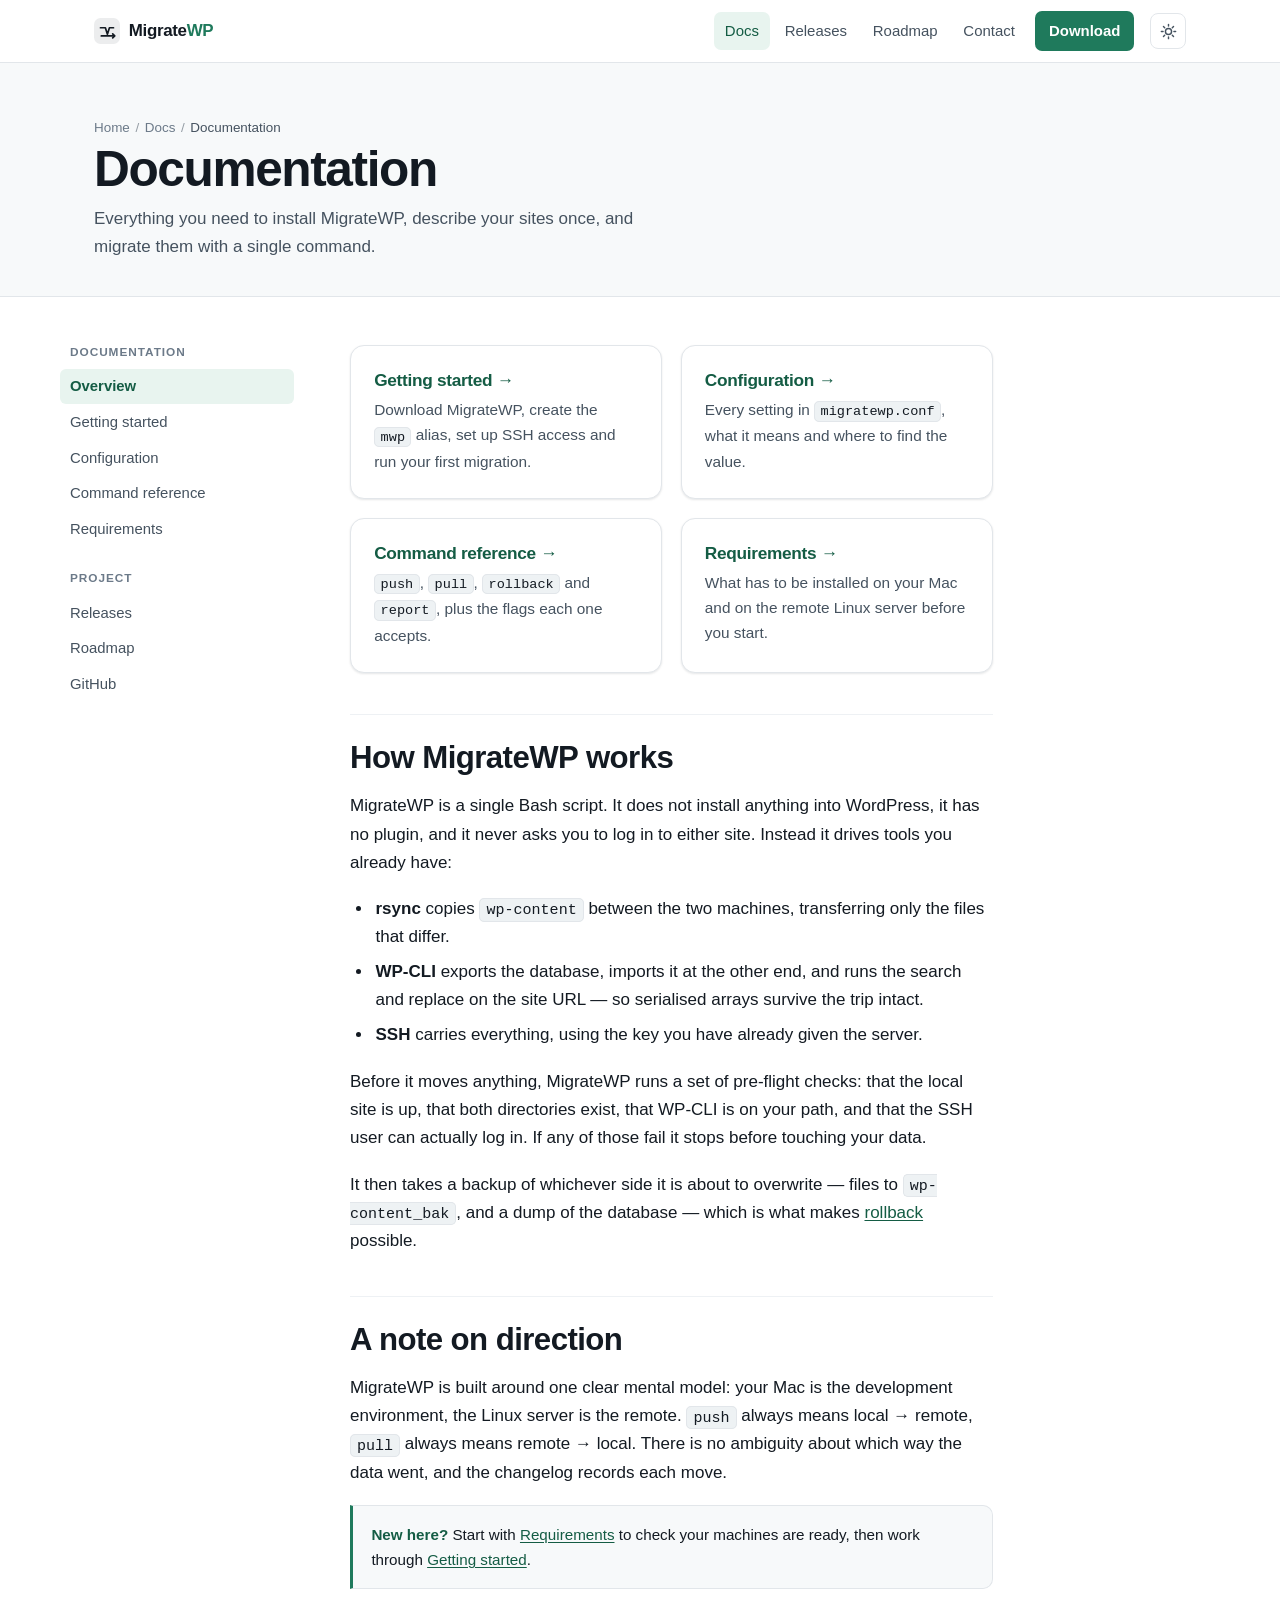
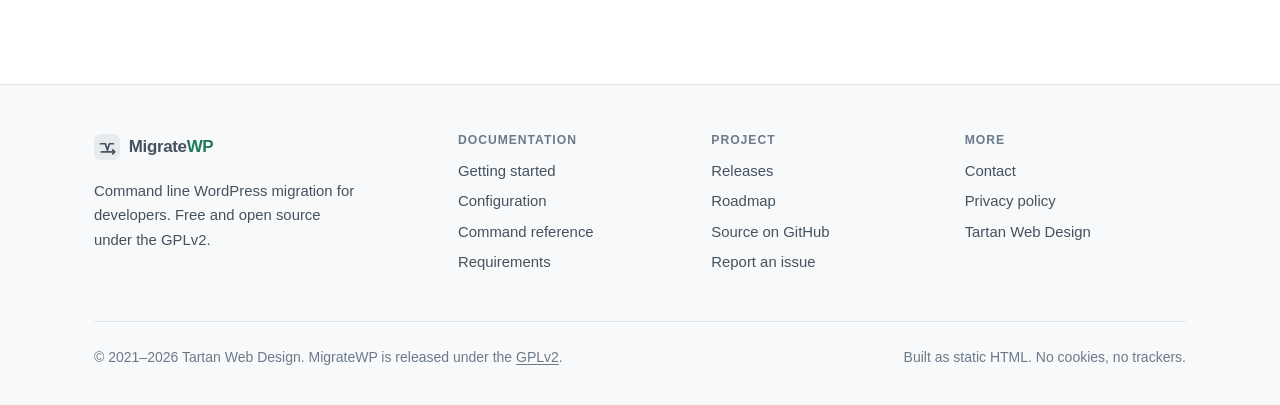
==== docs/index.html @ 5935a2af "Static HTML rebuild of migratewp.org Replaces the WordPress site with plain static HTML that Netlify" ====
<!DOCTYPE html>
<html lang="en-GB">
<head>
<meta charset="utf-8">
<meta name="viewport" content="width=device-width, initial-scale=1">
<title>Documentation — MigrateWP</title>
<meta name="description" content="How to install, configure and use MigrateWP to push, pull and roll back WordPress sites from the command line.">
<link rel="canonical" href="https://migratewp.org/docs/">
<meta property="og:type" content="website">
<meta property="og:site_name" content="MigrateWP">
<meta property="og:title" content="Documentation — MigrateWP">
<meta property="og:description" content="How to install, configure and use MigrateWP to push, pull and roll back WordPress sites from the command line.">
<meta property="og:url" content="https://migratewp.org/docs/">
<meta name="twitter:card" content="summary">
<link rel="icon" href="/assets/img/favicon.svg" type="image/svg+xml">
<link rel="stylesheet" href="/assets/css/style.css">
<script>
/* Apply the saved theme before first paint to avoid a flash. */
(function(){try{var t=localStorage.getItem('mwp-theme');if(t==='dark'||t==='light'){document.documentElement.setAttribute('data-theme',t);}}catch(e){}})();
</script>
</head>
<body>
<a class="skip-link" href="#main">Skip to content</a>

<header class="site-header">
  <div class="wrap">
    <a class="brand" href="/">
      <svg width="26" height="26" viewBox="0 0 32 32" fill="none" aria-hidden="true">
        <rect width="32" height="32" rx="8" fill="currentColor" opacity=".08"/>
        <path d="M8 12h6l2.5 8L19 12h5" stroke="currentColor" stroke-width="2.1" stroke-linecap="round" stroke-linejoin="round"/>
        <path d="M23 19.5l2.5 2.5-2.5 2.5" stroke="currentColor" stroke-width="2.1" stroke-linecap="round" stroke-linejoin="round"/>
        <path d="M25 22H9" stroke="currentColor" stroke-width="2.1" stroke-linecap="round"/>
      </svg>
      <span>Migrate<span class="brand-mwp">WP</span></span>
    </a>

    <button id="nav-toggle" class="icon-btn" type="button" aria-expanded="false" aria-controls="primary-nav" aria-label="Toggle navigation">
      <svg viewBox="0 0 20 20" fill="none" aria-hidden="true"><path d="M3 5h14M3 10h14M3 15h14" stroke="currentColor" stroke-width="1.8" stroke-linecap="round"/></svg>
    </button>

    <nav id="primary-nav" class="nav" aria-label="Primary">
      <a href="/docs/" aria-current="page">Docs</a>
      <a href="/releases/">Releases</a>
      <a href="/roadmap/">Roadmap</a>
      <a href="/contact/">Contact</a>
      <a class="nav-cta" href="https://github.com/Tartan-Web-Design/migrateWP/releases" rel="noopener">Download</a>
    </nav>

    <button id="theme-toggle" class="icon-btn" type="button" aria-label="Switch to dark theme">
      <svg class="icon-sun" viewBox="0 0 20 20" fill="none" aria-hidden="true"><circle cx="10" cy="10" r="3.6" stroke="currentColor" stroke-width="1.7"/><path d="M10 1.6v2M10 16.4v2M18.4 10h-2M3.6 10h-2M15.9 4.1l-1.4 1.4M5.5 14.5l-1.4 1.4M15.9 15.9l-1.4-1.4M5.5 5.5L4.1 4.1" stroke="currentColor" stroke-width="1.7" stroke-linecap="round"/></svg>
      <svg class="icon-moon" viewBox="0 0 20 20" fill="none" aria-hidden="true"><path d="M16.5 12.4A7 7 0 017.6 3.5a7 7 0 108.9 8.9z" stroke="currentColor" stroke-width="1.7" stroke-linejoin="round"/></svg>
    </button>
  </div>
</header>

<main id="main">
<div class="page-head">
  <div class="wrap">
    <p class="breadcrumb"><a href="/">Home</a><span>/</span><a href="/docs/">Docs</a><span>/</span>Documentation</p>
    <h1>Documentation</h1>
    <p>Everything you need to install MigrateWP, describe your sites once, and migrate them with a single command.</p>
  </div>
</div>

<div class="wrap docs-layout">
  <nav class="docs-nav" aria-label="Documentation">
    <h2>Documentation</h2>
    <ul>
      <li><a href="/docs/" aria-current="page">Overview</a></li>
      <li><a href="/docs/getting-started/">Getting started</a></li>
      <li><a href="/docs/configuration/">Configuration</a></li>
      <li><a href="/docs/commands/">Command reference</a></li>
      <li><a href="/docs/requirements/">Requirements</a></li>
    </ul>
    <h2>Project</h2>
    <ul>
      <li><a href="/releases/">Releases</a></li>
      <li><a href="/roadmap/">Roadmap</a></li>
      <li><a href="https://github.com/Tartan-Web-Design/migrateWP" rel="noopener">GitHub</a></li>
    </ul>
  </nav>

  <article class="prose">
<div class="grid grid-2" style="margin-bottom:2rem">
  <a class="card" href="/docs/getting-started/">
    <h3>Getting started &rarr;</h3>
    <p>Download MigrateWP, create the <code>mwp</code> alias, set up SSH access and run your first migration.</p>
  </a>
  <a class="card" href="/docs/configuration/">
    <h3>Configuration &rarr;</h3>
    <p>Every setting in <code>migratewp.conf</code>, what it means and where to find the value.</p>
  </a>
  <a class="card" href="/docs/commands/">
    <h3>Command reference &rarr;</h3>
    <p><code>push</code>, <code>pull</code>, <code>rollback</code> and <code>report</code>, plus the flags each one accepts.</p>
  </a>
  <a class="card" href="/docs/requirements/">
    <h3>Requirements &rarr;</h3>
    <p>What has to be installed on your Mac and on the remote Linux server before you start.</p>
  </a>
</div>

<h2>How MigrateWP works</h2>

<p>MigrateWP is a single Bash script. It does not install anything into WordPress, it has no plugin, and it never asks you to log in to either site. Instead it drives tools you already have:</p>

<ul>
  <li><strong>rsync</strong> copies <code>wp-content</code> between the two machines, transferring only the files that differ.</li>
  <li><strong>WP-CLI</strong> exports the database, imports it at the other end, and runs the search and replace on the site URL &mdash; so serialised arrays survive the trip intact.</li>
  <li><strong>SSH</strong> carries everything, using the key you have already given the server.</li>
</ul>

<p>Before it moves anything, MigrateWP runs a set of pre-flight checks: that the local site is up, that both directories exist, that WP-CLI is on your path, and that the SSH user can actually log in. If any of those fail it stops before touching your data.</p>

<p>It then takes a backup of whichever side it is about to overwrite &mdash; files to <code>wp-content_bak</code>, and a dump of the database &mdash; which is what makes <a href="/docs/commands/#rollback">rollback</a> possible.</p>

<h2>A note on direction</h2>

<p>MigrateWP is built around one clear mental model: your Mac is the development environment, the Linux server is the remote. <code>push</code> always means local &rarr; remote, <code>pull</code> always means remote &rarr; local. There is no ambiguity about which way the data went, and the changelog records each move.</p>

<div class="note">
  <p><strong>New here?</strong> Start with <a href="/docs/requirements/">Requirements</a> to check your machines are ready, then work through <a href="/docs/getting-started/">Getting started</a>.</p>
</div>
  </article>
</div>
</main>

<footer class="site-footer">
  <div class="wrap">
    <div class="footer-grid">
      <div>
        <a class="brand" href="/">
          <svg width="26" height="26" viewBox="0 0 32 32" fill="none" aria-hidden="true">
            <rect width="32" height="32" rx="8" fill="currentColor" opacity=".08"/>
            <path d="M8 12h6l2.5 8L19 12h5" stroke="currentColor" stroke-width="2.1" stroke-linecap="round" stroke-linejoin="round"/>
            <path d="M23 19.5l2.5 2.5-2.5 2.5" stroke="currentColor" stroke-width="2.1" stroke-linecap="round" stroke-linejoin="round"/>
            <path d="M25 22H9" stroke="currentColor" stroke-width="2.1" stroke-linecap="round"/>
          </svg>
          <span>Migrate<span class="brand-mwp">WP</span></span>
        </a>
        <p class="footer-blurb">Command line WordPress migration for developers. Free and open source under the GPLv2.</p>
      </div>
      <div>
        <h2>Documentation</h2>
        <ul>
          <li><a href="/docs/getting-started/">Getting started</a></li>
          <li><a href="/docs/configuration/">Configuration</a></li>
          <li><a href="/docs/commands/">Command reference</a></li>
          <li><a href="/docs/requirements/">Requirements</a></li>
        </ul>
      </div>
      <div>
        <h2>Project</h2>
        <ul>
          <li><a href="/releases/">Releases</a></li>
          <li><a href="/roadmap/">Roadmap</a></li>
          <li><a href="https://github.com/Tartan-Web-Design/migrateWP" rel="noopener">Source on GitHub</a></li>
          <li><a href="https://github.com/Tartan-Web-Design/migrateWP/issues" rel="noopener">Report an issue</a></li>
        </ul>
      </div>
      <div>
        <h2>More</h2>
        <ul>
          <li><a href="/contact/">Contact</a></li>
          <li><a href="/privacy-policy/">Privacy policy</a></li>
          <li><a href="https://tartanwebdesign.net" rel="noopener">Tartan Web Design</a></li>
        </ul>
      </div>
    </div>
    <div class="footer-base">
      <p style="margin:0">&copy; 2021&ndash;2026 Tartan Web Design. MigrateWP is released under the <a href="https://github.com/Tartan-Web-Design/migrateWP/blob/master/LICENSE" rel="noopener">GPLv2</a>.</p>
      <p style="margin:0">Built as static HTML. No cookies, no trackers.</p>
    </div>
  </div>
</footer>

<script src="/assets/js/main.js" defer></script>
</body>
</html>
---- assets/css/style.css ----
/* ------------------------------------------------------------------
   MigrateWP — static site styles
   Single stylesheet, no build step.
   ------------------------------------------------------------------ */

/* 1. Tokens ------------------------------------------------------- */

:root {
  color-scheme: light;

  --ink:        #131a22;
  --ink-soft:   #45525f;
  --ink-faint:  #6c7a89;
  --rule:       #e2e6ea;
  --rule-soft:  #eef1f4;
  --page:       #ffffff;
  --panel:      #f7f9fa;
  --panel-2:    #eef2f4;

  --accent:      #1f7a5c;
  --accent-deep: #145c44;
  --accent-wash: #e8f4ef;
  --warm:        #b4632c;

  --term-bg:    #0d1117;
  --term-fg:    #e6edf3;
  --term-dim:   #8b98a5;
  --term-green: #56d39a;
  --term-amber: #e3b341;

  --shadow-sm: 0 1px 2px rgba(19, 26, 34, .06), 0 1px 3px rgba(19, 26, 34, .05);
  --shadow-md: 0 4px 12px rgba(19, 26, 34, .07), 0 12px 32px rgba(19, 26, 34, .06);

  --radius:    10px;
  --radius-lg: 14px;

  --measure: 68ch;
  --wrap:    1140px;

  --sans: -apple-system, BlinkMacSystemFont, "Segoe UI", Inter, Roboto,
          "Helvetica Neue", Arial, sans-serif;
  --mono: ui-monospace, SFMono-Regular, "SF Mono", Menlo, Consolas,
          "Liberation Mono", monospace;
}

@media (prefers-color-scheme: dark) {
  :root:not([data-theme="light"]) {
    color-scheme: dark;
    --ink:       #e8edf2;
    --ink-soft:  #b0bcc8;
    --ink-faint: #8593a1;
    --rule:      #262e38;
    --rule-soft: #1c232b;
    --page:      #0f141a;
    --panel:     #161d25;
    --panel-2:   #1d262f;
    --accent:      #4ecb9a;
    --accent-deep: #7fdcb6;
    --accent-wash: #14302a;
    --warm:        #e0925c;
    --term-bg:   #080c11;
    --shadow-sm: 0 1px 2px rgba(0, 0, 0, .4);
    --shadow-md: 0 4px 12px rgba(0, 0, 0, .35), 0 12px 32px rgba(0, 0, 0, .3);
  }
}

:root[data-theme="dark"] {
  color-scheme: dark;
  --ink:       #e8edf2;
  --ink-soft:  #b0bcc8;
  --ink-faint: #8593a1;
  --rule:      #262e38;
  --rule-soft: #1c232b;
  --page:      #0f141a;
  --panel:     #161d25;
  --panel-2:   #1d262f;
  --accent:      #4ecb9a;
  --accent-deep: #7fdcb6;
  --accent-wash: #14302a;
  --warm:        #e0925c;
  --term-bg:   #080c11;
  --shadow-sm: 0 1px 2px rgba(0, 0, 0, .4);
  --shadow-md: 0 4px 12px rgba(0, 0, 0, .35), 0 12px 32px rgba(0, 0, 0, .3);
}

/* 2. Base --------------------------------------------------------- */

*, *::before, *::after { box-sizing: border-box; }

html { -webkit-text-size-adjust: 100%; scroll-behavior: smooth; }
@media (prefers-reduced-motion: reduce) {
  html { scroll-behavior: auto; }
  *, *::before, *::after { animation-duration: .01ms !important; transition-duration: .01ms !important; }
}

body {
  margin: 0;
  background: var(--page);
  color: var(--ink);
  font-family: var(--sans);
  font-size: 17px;
  line-height: 1.65;
  -webkit-font-smoothing: antialiased;
  text-rendering: optimizeLegibility;
}

img, svg, video { max-width: 100%; height: auto; }

a { color: var(--accent-deep); text-underline-offset: 2px; }
a:hover { color: var(--accent); }

:focus-visible {
  outline: 2px solid var(--accent);
  outline-offset: 2px;
  border-radius: 3px;
}

h1, h2, h3, h4 {
  line-height: 1.2;
  letter-spacing: -.018em;
  font-weight: 650;
  margin: 0 0 .5em;
  color: var(--ink);
}
h1 { font-size: clamp(2rem, 1.4rem + 2.6vw, 3.1rem); letter-spacing: -.028em; }
h2 { font-size: clamp(1.45rem, 1.2rem + 1.1vw, 1.95rem); }
h3 { font-size: 1.2rem; }
h4 { font-size: 1.02rem; }

p, ul, ol { margin: 0 0 1.1em; }
ul, ol { padding-left: 1.35em; }
li { margin-bottom: .4em; }

hr { border: 0; border-top: 1px solid var(--rule); margin: 2.5rem 0; }

code, kbd, samp {
  font-family: var(--mono);
  font-size: .885em;
}

:not(pre) > code {
  background: var(--panel-2);
  border: 1px solid var(--rule);
  border-radius: 5px;
  padding: .12em .4em;
  color: var(--ink);
  word-break: break-word;
}

kbd {
  background: var(--panel);
  border: 1px solid var(--rule);
  border-bottom-width: 2px;
  border-radius: 5px;
  padding: .1em .45em;
}

.wrap { width: 100%; max-width: var(--wrap); margin-inline: auto; padding-inline: 24px; }
.measure { max-width: var(--measure); }

.skip-link {
  position: absolute;
  left: -9999px;
  top: 0;
  background: var(--accent);
  color: #fff;
  padding: .6rem 1rem;
  z-index: 100;
  border-radius: 0 0 var(--radius) 0;
}
.skip-link:focus { left: 0; }

.visually-hidden {
  position: absolute; width: 1px; height: 1px;
  padding: 0; margin: -1px; overflow: hidden;
  clip: rect(0 0 0 0); white-space: nowrap; border: 0;
}

/* 3. Header ------------------------------------------------------- */

.site-header {
  position: sticky;
  top: 0;
  z-index: 40;
  background: color-mix(in srgb, var(--page) 88%, transparent);
  backdrop-filter: saturate(150%) blur(10px);
  border-bottom: 1px solid var(--rule);
}

.site-header .wrap {
  display: flex;
  align-items: center;
  gap: 1rem;
  min-height: 62px;
}

.brand {
  display: inline-flex;
  align-items: center;
  gap: .55rem;
  font-weight: 700;
  font-size: 1.06rem;
  letter-spacing: -.02em;
  color: var(--ink);
  text-decoration: none;
  margin-right: auto;
}
.brand:hover { color: var(--ink); }
.brand svg { flex: none; }
.brand .brand-mwp { color: var(--accent); }

.nav {
  display: flex;
  align-items: center;
  gap: .25rem;
}

.nav a {
  display: inline-block;
  padding: .42rem .68rem;
  border-radius: 7px;
  font-size: .935rem;
  font-weight: 520;
  color: var(--ink-soft);
  text-decoration: none;
}
.nav a:hover { background: var(--panel); color: var(--ink); }
.nav a[aria-current="page"] { color: var(--accent-deep); background: var(--accent-wash); }

.nav .nav-cta {
  margin-left: .35rem;
  background: var(--accent);
  color: #fff;
  font-weight: 600;
  padding: .45rem .85rem;
}
.nav .nav-cta:hover { background: var(--accent-deep); color: #fff; }

.icon-btn {
  display: inline-grid;
  place-items: center;
  width: 36px; height: 36px;
  border: 1px solid var(--rule);
  border-radius: 8px;
  background: var(--page);
  color: var(--ink-soft);
  cursor: pointer;
  padding: 0;
}
.icon-btn:hover { background: var(--panel); color: var(--ink); }
.icon-btn svg { width: 17px; height: 17px; }

#theme-toggle .icon-moon { display: none; }
:root[data-theme="dark"] #theme-toggle .icon-moon,
:root[data-theme="dark"] #theme-toggle .icon-sun { display: initial; }
:root[data-theme="dark"] #theme-toggle .icon-sun { display: none; }
@media (prefers-color-scheme: dark) {
  :root:not([data-theme="light"]) #theme-toggle .icon-sun { display: none; }
  :root:not([data-theme="light"]) #theme-toggle .icon-moon { display: initial; }
}

#nav-toggle { display: none; }

@media (max-width: 860px) {
  #nav-toggle { display: inline-grid; }
  .nav {
    position: absolute;
    inset: 62px 0 auto;
    flex-direction: column;
    align-items: stretch;
    gap: 2px;
    background: var(--page);
    border-bottom: 1px solid var(--rule);
    padding: .6rem 24px 1rem;
    box-shadow: var(--shadow-md);
  }
  .nav[hidden] { display: none; }
  .nav a { padding: .6rem .7rem; font-size: 1rem; }
  .nav .nav-cta { margin-left: 0; text-align: center; margin-top: .4rem; }
}

/* 4. Hero --------------------------------------------------------- */

.hero {
  padding: clamp(3rem, 7vw, 5.5rem) 0 clamp(2.5rem, 5vw, 4rem);
  border-bottom: 1px solid var(--rule);
  background:
    radial-gradient(60rem 26rem at 15% -10%, var(--accent-wash), transparent 65%),
    var(--page);
}

.hero-grid {
  display: grid;
  grid-template-columns: minmax(0, 1fr) minmax(0, 1.05fr);
  gap: clamp(2rem, 5vw, 3.5rem);
  align-items: center;
}

@media (max-width: 940px) {
  .hero-grid { grid-template-columns: minmax(0, 1fr); }
}

.eyebrow {
  display: inline-flex;
  align-items: center;
  gap: .5rem;
  font-size: .78rem;
  font-weight: 650;
  letter-spacing: .07em;
  text-transform: uppercase;
  color: var(--accent-deep);
  background: var(--accent-wash);
  border: 1px solid color-mix(in srgb, var(--accent) 22%, transparent);
  padding: .3rem .7rem;
  border-radius: 100px;
  margin-bottom: 1.1rem;
}

.hero h1 { margin-bottom: .55rem; }
.hero .lede {
  font-size: clamp(1.06rem, 1rem + .4vw, 1.24rem);
  color: var(--ink-soft);
  max-width: 40ch;
  margin-bottom: 1.6rem;
}

.hero-actions {
  display: flex;
  flex-wrap: wrap;
  gap: .7rem;
  align-items: center;
}

.hero-note {
  margin: 1.1rem 0 0;
  font-size: .875rem;
  color: var(--ink-faint);
}

/* 5. Buttons ------------------------------------------------------ */

.btn {
  display: inline-flex;
  align-items: center;
  gap: .5rem;
  font: inherit;
  font-size: .96rem;
  font-weight: 600;
  padding: .68rem 1.15rem;
  border-radius: 9px;
  border: 1px solid transparent;
  text-decoration: none;
  cursor: pointer;
  transition: background-color .15s ease, border-color .15s ease, transform .1s ease;
}
.btn:active { transform: translateY(1px); }
.btn svg { width: 16px; height: 16px; flex: none; }

.btn-primary { background: var(--accent); color: #fff; }
.btn-primary:hover { background: var(--accent-deep); color: #fff; }

.btn-ghost {
  background: var(--page);
  border-color: var(--rule);
  color: var(--ink);
}
.btn-ghost:hover { background: var(--panel); color: var(--ink); border-color: var(--ink-faint); }

/* 6. Terminal ----------------------------------------------------- */

.terminal {
  background: var(--term-bg);
  border-radius: var(--radius-lg);
  box-shadow: var(--shadow-md);
  overflow: hidden;
  border: 1px solid rgba(255, 255, 255, .07);
}

.terminal-bar {
  display: flex;
  align-items: center;
  gap: .45rem;
  padding: .62rem .85rem;
  background: rgba(255, 255, 255, .05);
  border-bottom: 1px solid rgba(255, 255, 255, .07);
}
.terminal-bar i {
  width: 11px; height: 11px;
  border-radius: 50%;
  background: #3d4650;
  display: block;
}
.terminal-bar i:nth-child(1) { background: #ff5f57; }
.terminal-bar i:nth-child(2) { background: #febc2e; }
.terminal-bar i:nth-child(3) { background: #28c840; }
.terminal-bar span {
  margin-left: auto;
  font-family: var(--mono);
  font-size: .74rem;
  color: var(--term-dim);
}

.terminal pre {
  margin: 0;
  padding: 1.15rem 1.25rem 1.35rem;
  overflow-x: auto;
  font-family: var(--mono);
  font-size: .845rem;
  line-height: 1.75;
  color: var(--term-fg);
  tab-size: 2;
}

.terminal .p { color: var(--term-green); user-select: none; }
.terminal .c { color: var(--term-dim); }
.terminal .k { color: var(--term-amber); }
.terminal .ok { color: var(--term-green); }

/* 7. Code blocks (docs) ------------------------------------------- */

.code {
  position: relative;
  margin: 0 0 1.4rem;
  background: var(--term-bg);
  border-radius: var(--radius);
  border: 1px solid rgba(255, 255, 255, .07);
  overflow: hidden;
}

.code pre {
  margin: 0;
  padding: 1rem 1.1rem;
  overflow-x: auto;
  font-family: var(--mono);
  font-size: .845rem;
  line-height: 1.7;
  color: var(--term-fg);
}
.code .p { color: var(--term-green); user-select: none; }
.code .c { color: var(--term-dim); }

.copy-btn {
  position: absolute;
  top: 8px; right: 8px;
  font: inherit;
  font-size: .74rem;
  font-weight: 600;
  font-family: var(--mono);
  color: var(--term-dim);
  background: rgba(255, 255, 255, .07);
  border: 1px solid rgba(255, 255, 255, .1);
  border-radius: 6px;
  padding: .22rem .5rem;
  cursor: pointer;
  opacity: 0;
  transition: opacity .15s ease;
}
.code:hover .copy-btn, .copy-btn:focus-visible { opacity: 1; }
.copy-btn:hover { color: var(--term-fg); background: rgba(255, 255, 255, .12); }
.copy-btn[data-copied="true"] { color: var(--term-green); }

@media (hover: none) {
  .copy-btn { opacity: 1; }
}

/* 8. Sections & cards --------------------------------------------- */

.section { padding: clamp(3rem, 6vw, 4.75rem) 0; }
.section + .section { border-top: 1px solid var(--rule-soft); }
.section-panel { background: var(--panel); border-top: 1px solid var(--rule); border-bottom: 1px solid var(--rule); }

.section-head { max-width: 58ch; margin-bottom: 2.4rem; }
.section-head p { color: var(--ink-soft); margin-bottom: 0; }

.grid { display: grid; gap: 1.15rem; }
.grid-2 { grid-template-columns: repeat(auto-fit, minmax(280px, 1fr)); }
.grid-3 { grid-template-columns: repeat(auto-fit, minmax(255px, 1fr)); }
.grid-4 { grid-template-columns: repeat(auto-fit, minmax(215px, 1fr)); }

.card {
  background: var(--page);
  border: 1px solid var(--rule);
  border-radius: var(--radius-lg);
  padding: 1.5rem 1.45rem;
  box-shadow: var(--shadow-sm);
}
.card h3 { margin-bottom: .4rem; font-size: 1.08rem; }
.card p:last-child { margin-bottom: 0; }
.card p { color: var(--ink-soft); font-size: .96rem; }

a.card { display: block; text-decoration: none; color: inherit; transition: border-color .15s ease, transform .15s ease, box-shadow .15s ease; }
a.card:hover { border-color: var(--accent); transform: translateY(-2px); box-shadow: var(--shadow-md); color: inherit; }
a.card h3 { color: var(--accent-deep); }

.card-icon {
  display: grid;
  place-items: center;
  width: 38px; height: 38px;
  border-radius: 9px;
  background: var(--accent-wash);
  color: var(--accent-deep);
  margin-bottom: .95rem;
}
.card-icon svg { width: 19px; height: 19px; }

.cmd-card code {
  display: inline-block;
  font-size: .95rem;
  margin-bottom: .5rem;
  background: var(--term-bg);
  color: var(--term-fg);
  border: 0;
  padding: .3rem .6rem;
  border-radius: 6px;
}

/* Stat strip */
.stats {
  display: grid;
  grid-template-columns: repeat(auto-fit, minmax(160px, 1fr));
  gap: 1px;
  background: var(--rule);
  border: 1px solid var(--rule);
  border-radius: var(--radius-lg);
  overflow: hidden;
}
.stat { background: var(--page); padding: 1.4rem 1.3rem; }
.stat b {
  display: block;
  font-size: 1.85rem;
  line-height: 1.1;
  letter-spacing: -.03em;
  color: var(--accent-deep);
  font-weight: 700;
  margin-bottom: .15rem;
}
.stat span { font-size: .9rem; color: var(--ink-soft); }

/* Callouts */
.note {
  border: 1px solid var(--rule);
  border-left: 3px solid var(--accent);
  background: var(--panel);
  border-radius: 0 var(--radius) var(--radius) 0;
  padding: 1rem 1.15rem;
  margin: 0 0 1.4rem;
  font-size: .95rem;
}
.note :last-child { margin-bottom: 0; }
.note strong:first-child { color: var(--accent-deep); }
.note.warn { border-left-color: var(--warm); }
.note.warn strong:first-child { color: var(--warm); }

/* 9. Docs layout --------------------------------------------------- */

.page-head {
  padding: clamp(2.4rem, 5vw, 3.4rem) 0 clamp(1.6rem, 3vw, 2.2rem);
  border-bottom: 1px solid var(--rule);
  background: var(--panel);
}
.page-head h1 { margin-bottom: .35rem; }
.page-head p { color: var(--ink-soft); margin-bottom: 0; max-width: 62ch; }

.breadcrumb {
  font-size: .84rem;
  color: var(--ink-faint);
  margin-bottom: .8rem;
}
.breadcrumb a { color: var(--ink-faint); text-decoration: none; }
.breadcrumb a:hover { color: var(--accent-deep); text-decoration: underline; }
.breadcrumb span { padding: 0 .35rem; opacity: .55; }

.docs-layout {
  display: grid;
  grid-template-columns: 224px minmax(0, 1fr);
  gap: clamp(2rem, 5vw, 3.5rem);
  padding: clamp(2rem, 4vw, 3rem) 0 4.5rem;
  align-items: start;
}

@media (max-width: 880px) {
  .docs-layout { grid-template-columns: minmax(0, 1fr); gap: 1.75rem; }
}

.docs-nav {
  position: sticky;
  top: 82px;
  font-size: .93rem;
}
@media (max-width: 880px) {
  .docs-nav {
    position: static;
    background: var(--panel);
    border: 1px solid var(--rule);
    border-radius: var(--radius);
    padding: 1rem 1.1rem;
  }
}
.docs-nav h2 {
  font-size: .74rem;
  text-transform: uppercase;
  letter-spacing: .08em;
  color: var(--ink-faint);
  margin-bottom: .6rem;
}
.docs-nav ul { list-style: none; padding: 0; margin: 0 0 1.5rem; }
.docs-nav li { margin: 0; }
.docs-nav a {
  display: block;
  padding: .35rem .6rem;
  margin-left: -.6rem;
  border-radius: 6px;
  color: var(--ink-soft);
  text-decoration: none;
}
.docs-nav a:hover { background: var(--panel-2); color: var(--ink); }
.docs-nav a[aria-current="page"] {
  color: var(--accent-deep);
  background: var(--accent-wash);
  font-weight: 600;
}

.prose { max-width: var(--measure); }
.prose > h2 {
  margin-top: 2.6rem;
  padding-top: 1.5rem;
  border-top: 1px solid var(--rule-soft);
}
.prose > h2:first-child { margin-top: 0; padding-top: 0; border-top: 0; }
.prose > h3 { margin-top: 2rem; }
.prose ol li, .prose ul li { padding-left: .15em; }

.prose table {
  width: 100%;
  border-collapse: collapse;
  font-size: .93rem;
  margin: 0 0 1.5rem;
}
.table-scroll { overflow-x: auto; margin-bottom: 1.5rem; }
.table-scroll table { margin-bottom: 0; }
.prose th, .prose td {
  text-align: left;
  padding: .6rem .7rem;
  border-bottom: 1px solid var(--rule);
  vertical-align: top;
}
.prose th {
  font-size: .78rem;
  text-transform: uppercase;
  letter-spacing: .05em;
  color: var(--ink-faint);
  border-bottom-color: var(--ink-faint);
}
.prose td code { white-space: nowrap; }

.next-prev {
  display: flex;
  flex-wrap: wrap;
  gap: 1rem;
  justify-content: space-between;
  margin-top: 3rem;
  padding-top: 1.5rem;
  border-top: 1px solid var(--rule);
  font-size: .95rem;
}

/* 10. Releases ----------------------------------------------------- */

.release {
  border: 1px solid var(--rule);
  border-radius: var(--radius-lg);
  padding: 1.6rem 1.6rem 1.35rem;
  margin-bottom: 1.25rem;
  background: var(--page);
  box-shadow: var(--shadow-sm);
}
.release-head {
  display: flex;
  flex-wrap: wrap;
  align-items: baseline;
  gap: .75rem;
  margin-bottom: .9rem;
}
.release-head h2 { margin: 0; font-size: 1.3rem; }
.tag {
  font-family: var(--mono);
  font-size: .76rem;
  font-weight: 600;
  padding: .2rem .55rem;
  border-radius: 100px;
  background: var(--accent-wash);
  color: var(--accent-deep);
  border: 1px solid color-mix(in srgb, var(--accent) 25%, transparent);
}
.tag-muted { background: var(--panel-2); color: var(--ink-faint); border-color: var(--rule); }
.release time { font-size: .87rem; color: var(--ink-faint); margin-left: auto; }
.release ul { margin-bottom: 1rem; }

/* 11. Forms -------------------------------------------------------- */

.form { max-width: 34rem; }
.field { margin-bottom: 1.1rem; }
.field label {
  display: block;
  font-size: .9rem;
  font-weight: 600;
  margin-bottom: .35rem;
}
.field input, .field textarea, .field select {
  width: 100%;
  font: inherit;
  font-size: .97rem;
  color: var(--ink);
  background: var(--page);
  border: 1px solid var(--rule);
  border-radius: 8px;
  padding: .6rem .75rem;
}
.field input:focus, .field textarea:focus, .field select:focus {
  outline: 2px solid var(--accent);
  outline-offset: 0;
  border-color: var(--accent);
}
.field textarea { min-height: 8.5rem; resize: vertical; }
.field-hint { font-size: .84rem; color: var(--ink-faint); margin: .3rem 0 0; }

/* 12. Footer ------------------------------------------------------- */

.site-footer {
  border-top: 1px solid var(--rule);
  background: var(--panel);
  padding: 3rem 0 2.25rem;
  font-size: .93rem;
}
.footer-grid {
  display: grid;
  grid-template-columns: 1.5fr repeat(3, 1fr);
  gap: 2rem;
  margin-bottom: 2.5rem;
}
@media (max-width: 760px) {
  .footer-grid { grid-template-columns: 1fr 1fr; gap: 1.75rem; }
}
.footer-grid h2 {
  font-size: .76rem;
  text-transform: uppercase;
  letter-spacing: .08em;
  color: var(--ink-faint);
  margin-bottom: .7rem;
}
.footer-grid ul { list-style: none; padding: 0; margin: 0; }
.footer-grid li { margin-bottom: .38rem; }
.footer-grid a { color: var(--ink-soft); text-decoration: none; }
.footer-grid a:hover { color: var(--accent-deep); text-decoration: underline; }
.footer-blurb { color: var(--ink-soft); max-width: 32ch; margin: .7rem 0 0; }

.footer-base {
  display: flex;
  flex-wrap: wrap;
  gap: .6rem 1.25rem;
  align-items: center;
  justify-content: space-between;
  padding-top: 1.5rem;
  border-top: 1px solid var(--rule);
  color: var(--ink-faint);
  font-size: .875rem;
}
.footer-base a { color: var(--ink-faint); }

/* 13. Misc --------------------------------------------------------- */

.centred { text-align: center; }
.cta-band { text-align: center; }
.cta-band .hero-actions { justify-content: center; }
.cta-band h2 { margin-bottom: .5rem; }
.cta-band p { color: var(--ink-soft); max-width: 48ch; margin-inline: auto; margin-bottom: 1.6rem; }

.error-page { padding: clamp(4rem, 12vw, 8rem) 0; text-align: center; }
.error-page .code-num {
  font-family: var(--mono);
  font-size: clamp(3.5rem, 12vw, 6rem);
  font-weight: 700;
  color: var(--accent);
  line-height: 1;
  letter-spacing: -.04em;
  margin-bottom: .4rem;
}

/* 14. Late refinements --------------------------------------------- */

/* Short label columns should not wrap mid-token. */
.prose td:first-child { white-space: nowrap; }
@media (max-width: 560px) {
  .prose td:first-child { white-space: normal; }
}

/* Numbered step columns: keep the code samples on a common baseline. */
.steps > div { display: flex; flex-direction: column; }
.steps .code { margin-top: auto; margin-bottom: 0; }
.steps h3 { font-size: 1.05rem; }
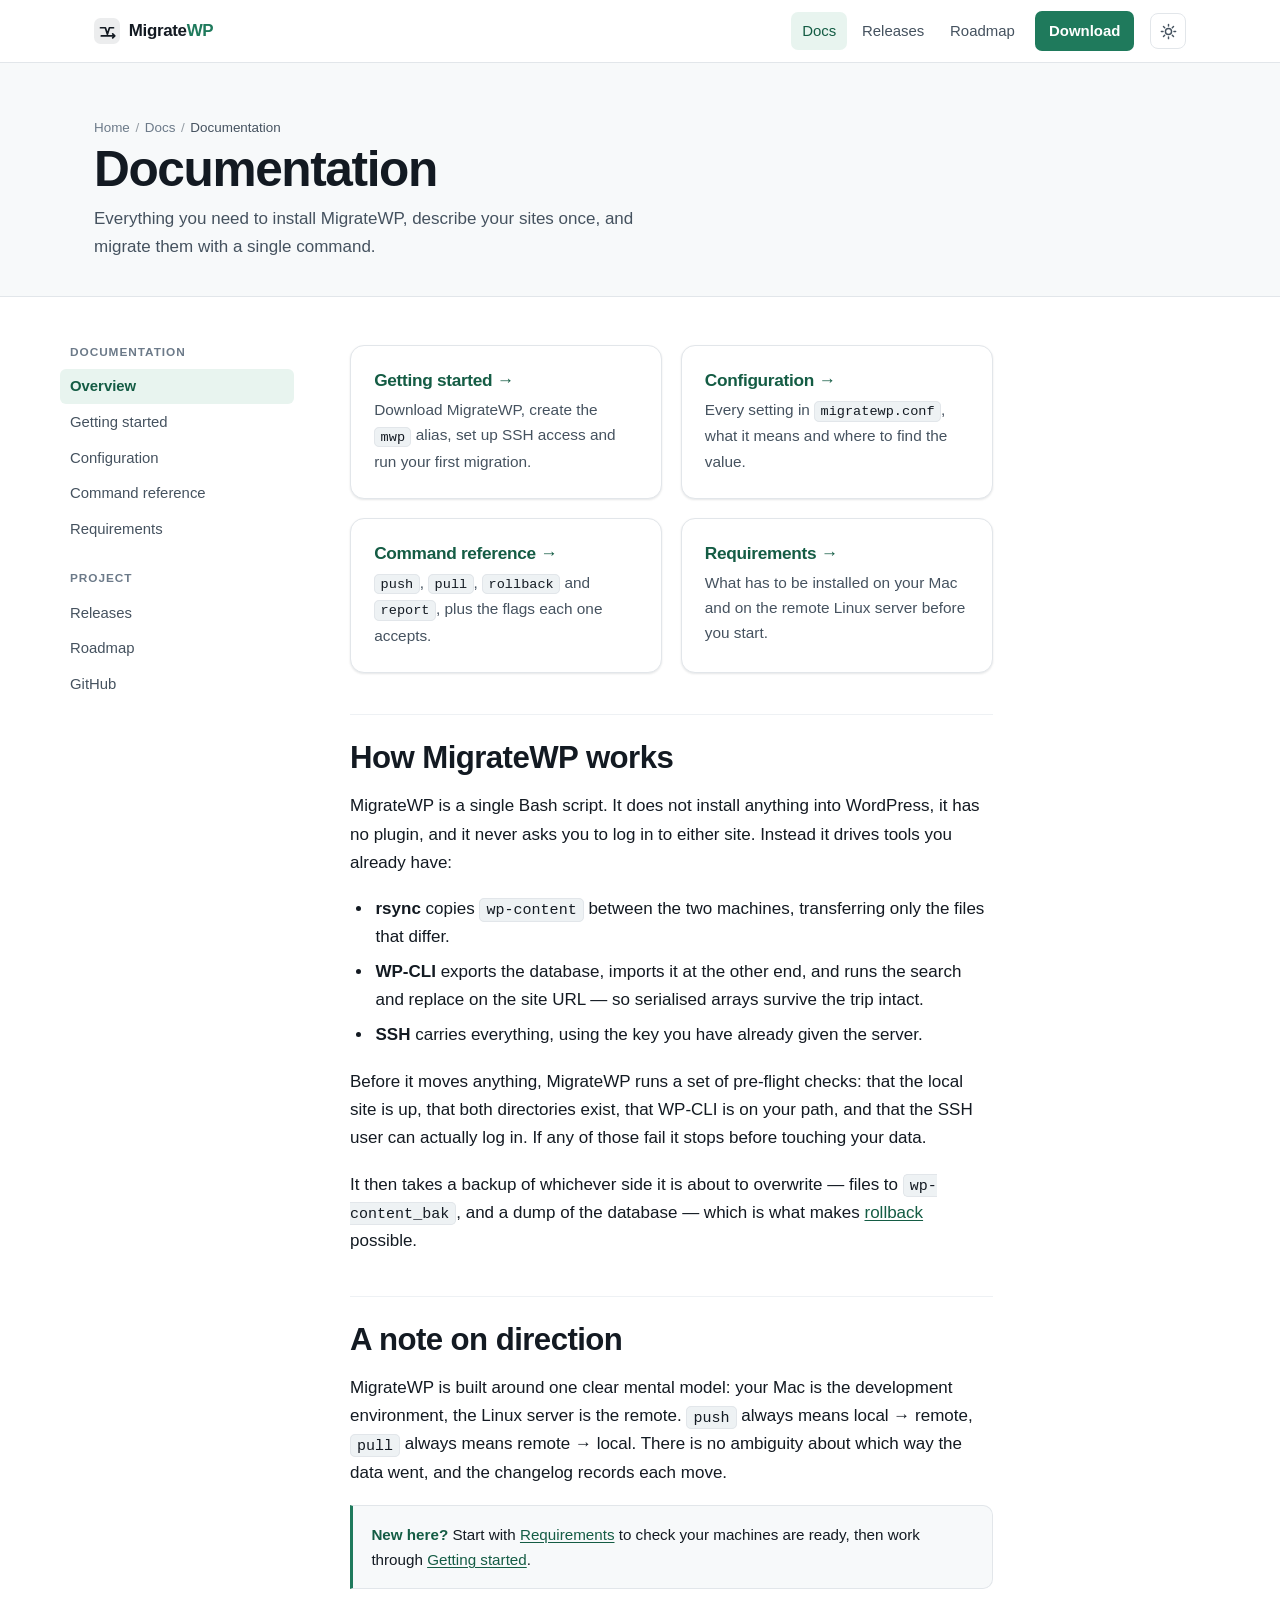
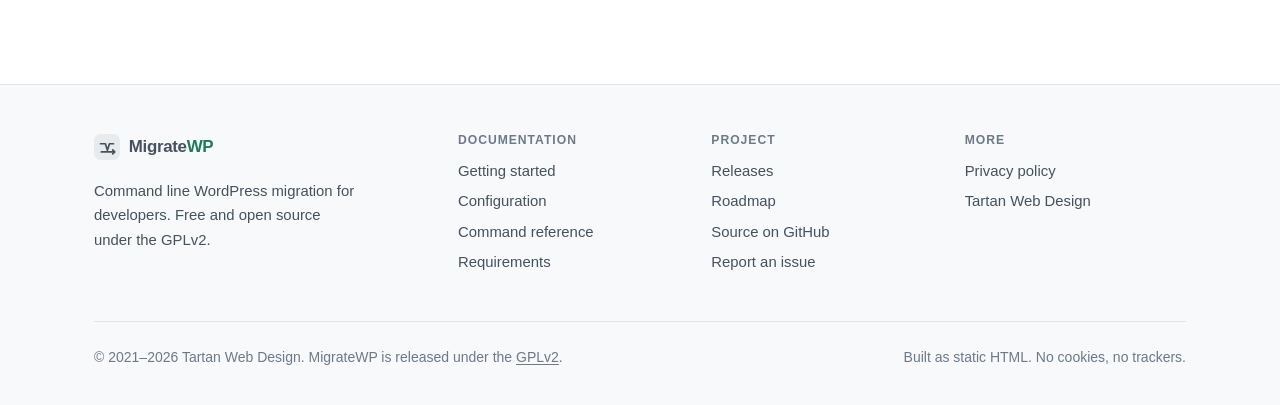
==== commit 734d0daa: "Remove the contact page Drops /contact/ and its thank-you page, along with the Netlify Forms setup b" ====
--- a/docs/index.html
+++ b/docs/index.html
@@ -42,7 +42,6 @@
       <a href="/docs/" aria-current="page">Docs</a>
       <a href="/releases/">Releases</a>
       <a href="/roadmap/">Roadmap</a>
-      <a href="/contact/">Contact</a>
       <a class="nav-cta" href="https://github.com/Tartan-Web-Design/migrateWP/releases" rel="noopener">Download</a>
     </nav>
 
@@ -161,7 +160,6 @@
       <div>
         <h2>More</h2>
         <ul>
-          <li><a href="/contact/">Contact</a></li>
           <li><a href="/privacy-policy/">Privacy policy</a></li>
           <li><a href="https://tartanwebdesign.net" rel="noopener">Tartan Web Design</a></li>
         </ul>
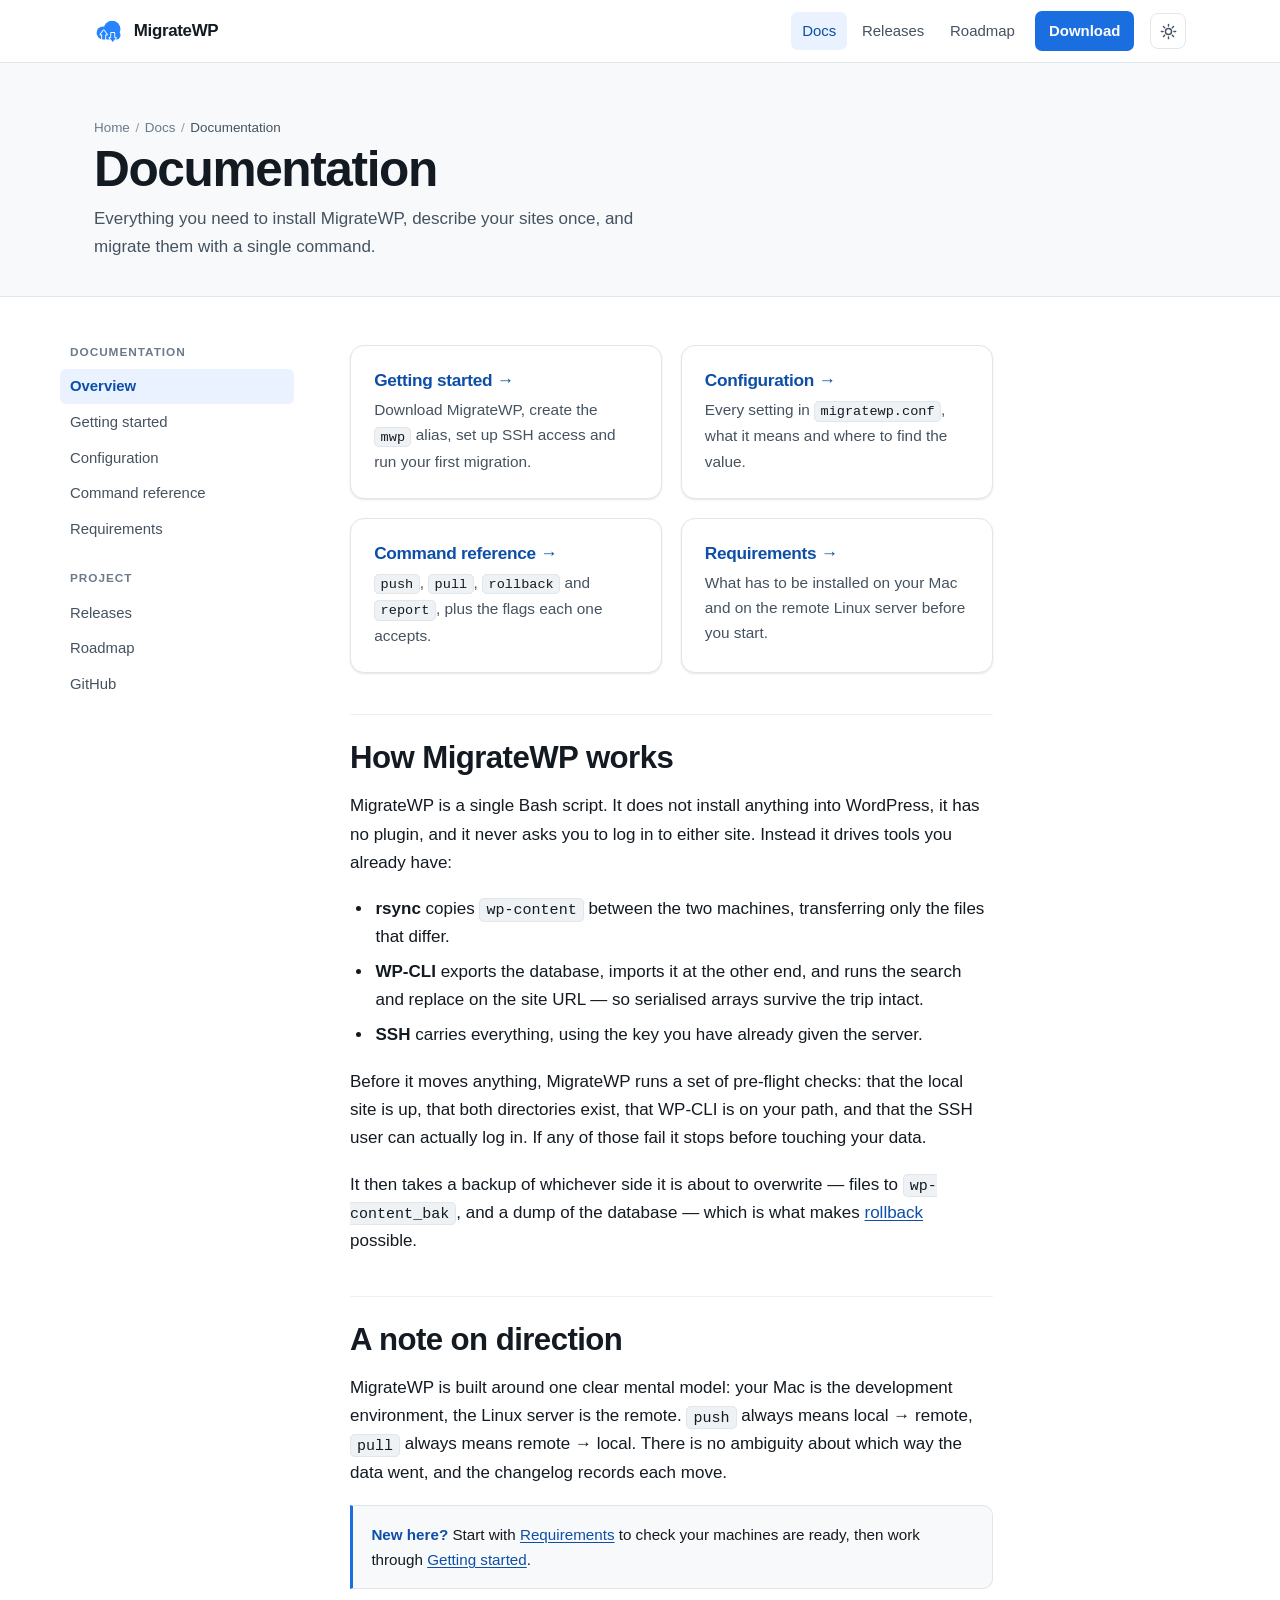
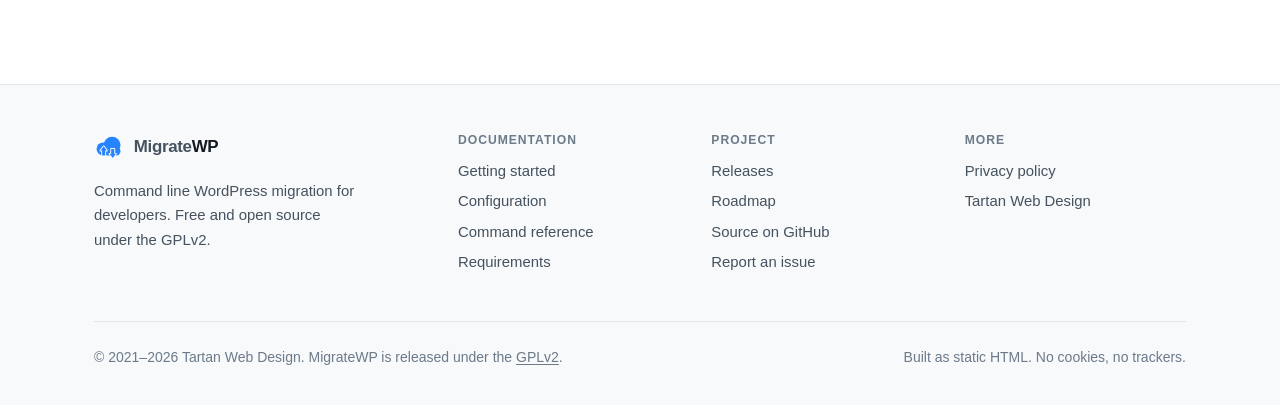
==== commit 73dd9e55: "Use the MigrateWP logo and rebuild the palette around it Replaces the placeholder mark with the real" ====
--- a/docs/index.html
+++ b/docs/index.html
@@ -25,11 +25,16 @@
 <header class="site-header">
   <div class="wrap">
     <a class="brand" href="/">
-      <svg width="26" height="26" viewBox="0 0 32 32" fill="none" aria-hidden="true">
-        <rect width="32" height="32" rx="8" fill="currentColor" opacity=".08"/>
-        <path d="M8 12h6l2.5 8L19 12h5" stroke="currentColor" stroke-width="2.1" stroke-linecap="round" stroke-linejoin="round"/>
-        <path d="M23 19.5l2.5 2.5-2.5 2.5" stroke="currentColor" stroke-width="2.1" stroke-linecap="round" stroke-linejoin="round"/>
-        <path d="M25 22H9" stroke="currentColor" stroke-width="2.1" stroke-linecap="round"/>
+      <svg width="31" height="26" viewBox="0 0 48 40" fill="none" aria-hidden="true">
+        <g fill="var(--brand)">
+          <circle cx="28" cy="17" r="13"/>
+          <circle cx="14" cy="23" r="10"/>
+          <rect x="14" y="20" width="27" height="13" rx="6.5"/>
+        </g>
+        <g fill="var(--brand)" stroke="var(--page)" stroke-width="2.8" stroke-linejoin="round" paint-order="stroke">
+          <path d="M15 19l5 6.5h-2.6V33h-4.8v-7.5H10z"/>
+          <path d="M29 37L24 30.5h2.6V23h4.8v7.5H34z"/>
+        </g>
       </svg>
       <span>Migrate<span class="brand-mwp">WP</span></span>
     </a>
@@ -129,11 +134,16 @@
     <div class="footer-grid">
       <div>
         <a class="brand" href="/">
-          <svg width="26" height="26" viewBox="0 0 32 32" fill="none" aria-hidden="true">
-            <rect width="32" height="32" rx="8" fill="currentColor" opacity=".08"/>
-            <path d="M8 12h6l2.5 8L19 12h5" stroke="currentColor" stroke-width="2.1" stroke-linecap="round" stroke-linejoin="round"/>
-            <path d="M23 19.5l2.5 2.5-2.5 2.5" stroke="currentColor" stroke-width="2.1" stroke-linecap="round" stroke-linejoin="round"/>
-            <path d="M25 22H9" stroke="currentColor" stroke-width="2.1" stroke-linecap="round"/>
+          <svg width="31" height="26" viewBox="0 0 48 40" fill="none" aria-hidden="true">
+            <g fill="var(--brand)">
+              <circle cx="28" cy="17" r="13"/>
+              <circle cx="14" cy="23" r="10"/>
+              <rect x="14" y="20" width="27" height="13" rx="6.5"/>
+            </g>
+            <g fill="var(--brand)" stroke="var(--page)" stroke-width="2.8" stroke-linejoin="round" paint-order="stroke">
+              <path d="M15 19l5 6.5h-2.6V33h-4.8v-7.5H10z"/>
+              <path d="M29 37L24 30.5h2.6V23h4.8v7.5H34z"/>
+            </g>
           </svg>
           <span>Migrate<span class="brand-mwp">WP</span></span>
         </a>
--- a/assets/css/style.css
+++ b/assets/css/style.css
@@ -17,9 +17,11 @@
   --panel:      #f7f9fa;
   --panel-2:    #eef2f4;
 
-  --accent:      #1f7a5c;
-  --accent-deep: #145c44;
-  --accent-wash: #e8f4ef;
+  --brand:       #2684ff;   /* the logo blue — used for the mark */
+  --accent:      #1a6ee0;   /* fills: buttons, focus, borders */
+  --accent-deep: #0d4ea8;   /* link and heading text */
+  --accent-wash: #e9f2fe;
+  --on-accent:   #ffffff;   /* text on an --accent fill */
   --warm:        #b4632c;
 
   --term-bg:    #0d1117;
@@ -54,9 +56,11 @@
     --page:      #0f141a;
     --panel:     #161d25;
     --panel-2:   #1d262f;
-    --accent:      #4ecb9a;
-    --accent-deep: #7fdcb6;
-    --accent-wash: #14302a;
+    --brand:       #4e9bff;
+    --accent:      #6fb4ff;
+    --accent-deep: #8cc2ff;
+    --accent-wash: #102740;
+    --on-accent:   #08213a;
     --warm:        #e0925c;
     --term-bg:   #080c11;
     --shadow-sm: 0 1px 2px rgba(0, 0, 0, .4);
@@ -74,9 +78,11 @@
   --page:      #0f141a;
   --panel:     #161d25;
   --panel-2:   #1d262f;
-  --accent:      #4ecb9a;
-  --accent-deep: #7fdcb6;
-  --accent-wash: #14302a;
+  --brand:       #4e9bff;
+  --accent:      #6fb4ff;
+  --accent-deep: #8cc2ff;
+  --accent-wash: #102740;
+  --on-accent:   #08213a;
   --warm:        #e0925c;
   --term-bg:   #080c11;
   --shadow-sm: 0 1px 2px rgba(0, 0, 0, .4);
@@ -163,7 +169,7 @@
   left: -9999px;
   top: 0;
   background: var(--accent);
-  color: #fff;
+  color: var(--on-accent);
   padding: .6rem 1rem;
   z-index: 100;
   border-radius: 0 0 var(--radius) 0;
@@ -207,7 +213,7 @@
 }
 .brand:hover { color: var(--ink); }
 .brand svg { flex: none; }
-.brand .brand-mwp { color: var(--accent); }
+.brand .brand-mwp { color: var(--ink); }
 
 .nav {
   display: flex;
@@ -230,11 +236,11 @@
 .nav .nav-cta {
   margin-left: .35rem;
   background: var(--accent);
-  color: #fff;
+  color: var(--on-accent);
   font-weight: 600;
   padding: .45rem .85rem;
 }
-.nav .nav-cta:hover { background: var(--accent-deep); color: #fff; }
+.nav .nav-cta:hover { background: var(--accent-deep); color: var(--on-accent); }
 
 .icon-btn {
   display: inline-grid;
@@ -356,8 +362,8 @@
 .btn:active { transform: translateY(1px); }
 .btn svg { width: 16px; height: 16px; flex: none; }
 
-.btn-primary { background: var(--accent); color: #fff; }
-.btn-primary:hover { background: var(--accent-deep); color: #fff; }
+.btn-primary { background: var(--accent); color: var(--on-accent); }
+.btn-primary:hover { background: var(--accent-deep); color: var(--on-accent); }
 
 .btn-ghost {
   background: var(--page);
@@ -798,3 +804,89 @@
 .steps > div { display: flex; flex-direction: column; }
 .steps .code { margin-top: auto; margin-bottom: 0; }
 .steps h3 { font-size: 1.05rem; }
+
+/* 15. Legal documents ---------------------------------------------- */
+
+.legal { max-width: 74ch; }
+
+.legal .toc {
+  border: 1px solid var(--rule);
+  border-radius: var(--radius-lg);
+  background: var(--panel);
+  padding: 1.25rem 1.4rem;
+  margin-bottom: 2.75rem;
+}
+.legal .toc h2 {
+  font-size: .74rem;
+  text-transform: uppercase;
+  letter-spacing: .08em;
+  color: var(--ink-faint);
+  margin: 0 0 .8rem;
+  border: 0;
+  padding: 0;
+}
+.legal .toc ol {
+  list-style: none;
+  margin: 0;
+  padding: 0;
+  columns: 2;
+  column-gap: 2rem;
+  font-size: .93rem;
+}
+@media (max-width: 620px) { .legal .toc ol { columns: 1; } }
+.legal .toc li {
+  margin: 0 0 .3rem;
+  break-inside: avoid;
+  display: grid;
+  grid-template-columns: 1.6rem 1fr;
+}
+.legal .toc span { color: var(--ink-faint); font-variant-numeric: tabular-nums; }
+.legal .toc a { color: var(--ink-soft); text-decoration: none; }
+.legal .toc a:hover { color: var(--accent-deep); text-decoration: underline; }
+
+.legal h2 {
+  display: grid;
+  grid-template-columns: 3.1rem 1fr;
+  font-size: 1.18rem;
+  margin-top: 2.6rem;
+  padding-top: 1.5rem;
+  border-top: 1px solid var(--rule-soft);
+  scroll-margin-top: 5rem;
+}
+.legal h2:first-of-type { margin-top: 0; padding-top: 0; border-top: 0; }
+.legal h2 .num {
+  color: var(--accent-deep);
+  font-variant-numeric: tabular-nums;
+  font-weight: 600;
+}
+
+.legal .clause {
+  display: grid;
+  grid-template-columns: 3.1rem 1fr;
+  margin-bottom: .9rem;
+}
+.legal .clause > .num {
+  color: var(--ink-faint);
+  font-variant-numeric: tabular-nums;
+  font-size: .93em;
+  padding-top: .1em;
+}
+
+.legal .sub {
+  display: grid;
+  grid-template-columns: 2.6rem 1fr;
+  margin: 0 0 .7rem 3.1rem;
+}
+.legal .sub > .num {
+  color: var(--ink-faint);
+  font-variant-numeric: tabular-nums;
+  font-size: .93em;
+  padding-top: .1em;
+}
+
+@media (max-width: 560px) {
+  .legal h2, .legal .clause { grid-template-columns: 2.5rem 1fr; }
+  .legal .sub { grid-template-columns: 2.1rem 1fr; margin-left: 1.4rem; }
+}
+
+.legal dfn { font-style: normal; font-weight: 620; }
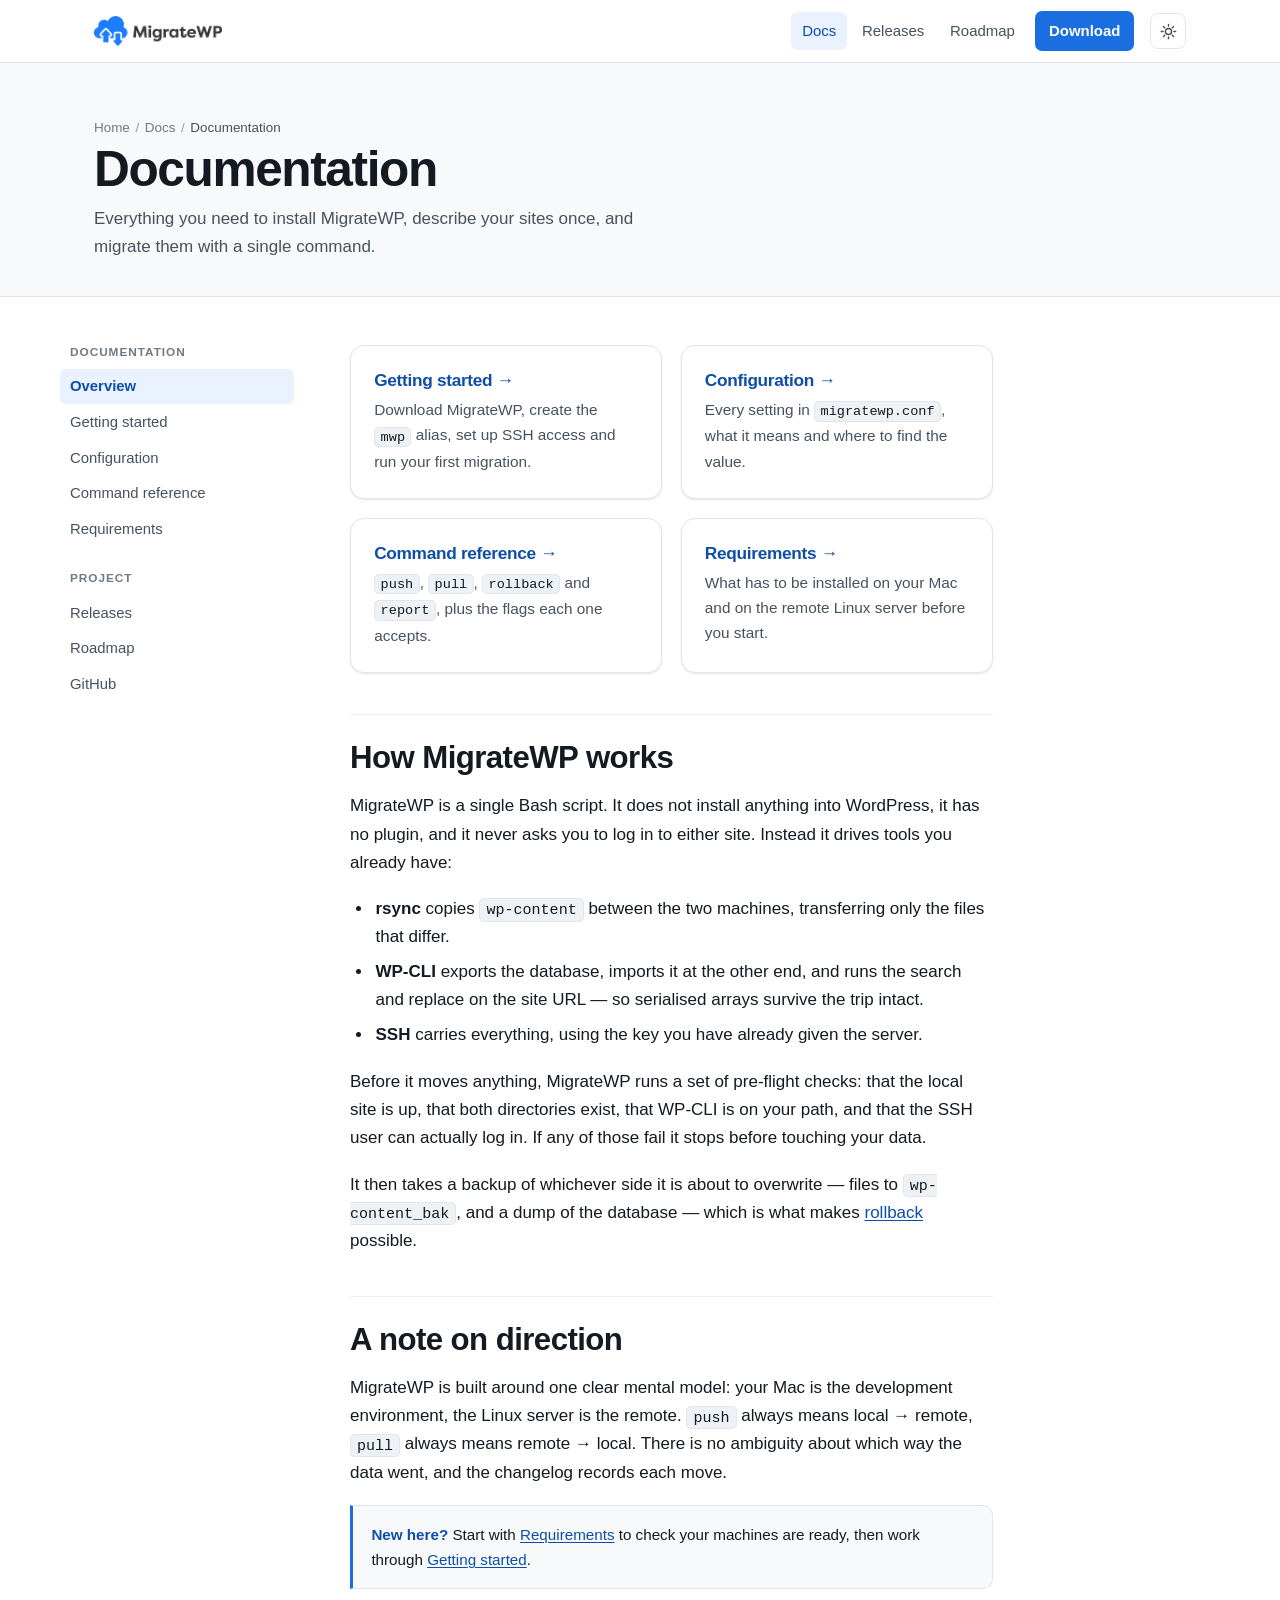
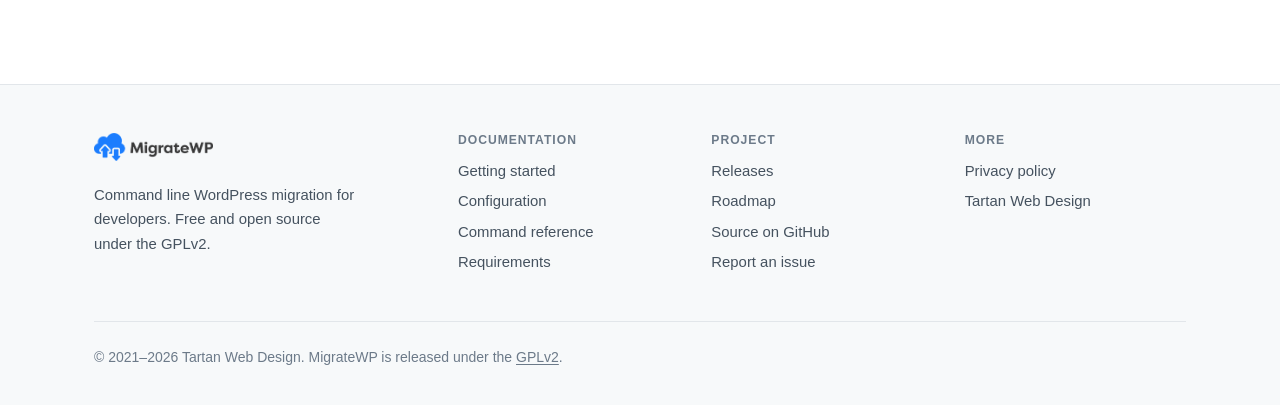
==== commit 0b1c3c18: "Use the supplied logo artwork in the header and footer Replaces the drawn SVG stand-in with the logo" ====
--- a/docs/index.html
+++ b/docs/index.html
@@ -12,7 +12,7 @@
 <meta property="og:description" content="How to install, configure and use MigrateWP to push, pull and roll back WordPress sites from the command line.">
 <meta property="og:url" content="https://migratewp.org/docs/">
 <meta name="twitter:card" content="summary">
-<link rel="icon" href="/assets/img/favicon.svg" type="image/svg+xml">
+<link rel="icon" href="/assets/img/favicon.png" type="image/png">
 <link rel="stylesheet" href="/assets/css/style.css">
 <script>
 /* Apply the saved theme before first paint to avoid a flash. */
@@ -24,19 +24,9 @@
 
 <header class="site-header">
   <div class="wrap">
-    <a class="brand" href="/">
-      <svg width="31" height="26" viewBox="0 0 48 40" fill="none" aria-hidden="true">
-        <g fill="var(--brand)">
-          <circle cx="28" cy="17" r="13"/>
-          <circle cx="14" cy="23" r="10"/>
-          <rect x="14" y="20" width="27" height="13" rx="6.5"/>
-        </g>
-        <g fill="var(--brand)" stroke="var(--page)" stroke-width="2.8" stroke-linejoin="round" paint-order="stroke">
-          <path d="M15 19l5 6.5h-2.6V33h-4.8v-7.5H10z"/>
-          <path d="M29 37L24 30.5h2.6V23h4.8v7.5H34z"/>
-        </g>
-      </svg>
-      <span>Migrate<span class="brand-mwp">WP</span></span>
+    <a class="brand" href="/" aria-label="MigrateWP — home">
+      <img class="logo-light" src="/assets/img/logo.png" alt="MigrateWP" width="545" height="128">
+      <img class="logo-dark" src="/assets/img/logo-dark.png" alt="MigrateWP" width="545" height="128">
     </a>
 
     <button id="nav-toggle" class="icon-btn" type="button" aria-expanded="false" aria-controls="primary-nav" aria-label="Toggle navigation">
@@ -133,19 +123,9 @@
   <div class="wrap">
     <div class="footer-grid">
       <div>
-        <a class="brand" href="/">
-          <svg width="31" height="26" viewBox="0 0 48 40" fill="none" aria-hidden="true">
-            <g fill="var(--brand)">
-              <circle cx="28" cy="17" r="13"/>
-              <circle cx="14" cy="23" r="10"/>
-              <rect x="14" y="20" width="27" height="13" rx="6.5"/>
-            </g>
-            <g fill="var(--brand)" stroke="var(--page)" stroke-width="2.8" stroke-linejoin="round" paint-order="stroke">
-              <path d="M15 19l5 6.5h-2.6V33h-4.8v-7.5H10z"/>
-              <path d="M29 37L24 30.5h2.6V23h4.8v7.5H34z"/>
-            </g>
-          </svg>
-          <span>Migrate<span class="brand-mwp">WP</span></span>
+        <a class="brand" href="/" aria-label="MigrateWP — home">
+          <img class="logo-light" src="/assets/img/logo.png" alt="MigrateWP" width="545" height="128">
+          <img class="logo-dark" src="/assets/img/logo-dark.png" alt="MigrateWP" width="545" height="128">
         </a>
         <p class="footer-blurb">Command line WordPress migration for developers. Free and open source under the GPLv2.</p>
       </div>
@@ -177,7 +157,6 @@
     </div>
     <div class="footer-base">
       <p style="margin:0">&copy; 2021&ndash;2026 Tartan Web Design. MigrateWP is released under the <a href="https://github.com/Tartan-Web-Design/migrateWP/blob/master/LICENSE" rel="noopener">GPLv2</a>.</p>
-      <p style="margin:0">Built as static HTML. No cookies, no trackers.</p>
     </div>
   </div>
 </footer>
--- a/assets/css/style.css
+++ b/assets/css/style.css
@@ -17,7 +17,7 @@
   --panel:      #f7f9fa;
   --panel-2:    #eef2f4;
 
-  --brand:       #2684ff;   /* the logo blue — used for the mark */
+  --brand:       #1c7dfe;   /* the blue in the logo artwork */
   --accent:      #1a6ee0;   /* fills: buttons, focus, borders */
   --accent-deep: #0d4ea8;   /* link and heading text */
   --accent-wash: #e9f2fe;
@@ -203,17 +203,29 @@
 .brand {
   display: inline-flex;
   align-items: center;
-  gap: .55rem;
-  font-weight: 700;
-  font-size: 1.06rem;
-  letter-spacing: -.02em;
-  color: var(--ink);
+  margin-right: auto;
   text-decoration: none;
-  margin-right: auto;
-}
-.brand:hover { color: var(--ink); }
-.brand svg { flex: none; }
-.brand .brand-mwp { color: var(--ink); }
+  flex: none;
+}
+.brand img {
+  display: block;
+  height: 30px;
+  width: auto;
+}
+.site-footer .brand img { height: 28px; }
+
+/* One artwork per theme: the supplied logo, and the same logo with its
+   near-black wordmark relit so it holds on a dark ground. These selectors
+   must outrank `.brand img` above, hence the `.brand` prefix throughout. */
+.brand .logo-dark { display: none; }
+@media (prefers-color-scheme: dark) {
+  :root:not([data-theme="light"]) .brand .logo-light { display: none; }
+  :root:not([data-theme="light"]) .brand .logo-dark  { display: block; }
+}
+:root[data-theme="dark"] .brand .logo-light { display: none; }
+:root[data-theme="dark"] .brand .logo-dark  { display: block; }
+:root[data-theme="light"] .brand .logo-light { display: block; }
+:root[data-theme="light"] .brand .logo-dark  { display: none; }
 
 .nav {
   display: flex;
@@ -758,7 +770,7 @@
 .footer-grid li { margin-bottom: .38rem; }
 .footer-grid a { color: var(--ink-soft); text-decoration: none; }
 .footer-grid a:hover { color: var(--accent-deep); text-decoration: underline; }
-.footer-blurb { color: var(--ink-soft); max-width: 32ch; margin: .7rem 0 0; }
+.footer-blurb { color: var(--ink-soft); max-width: 32ch; margin: .9rem 0 0; }
 
 .footer-base {
   display: flex;
